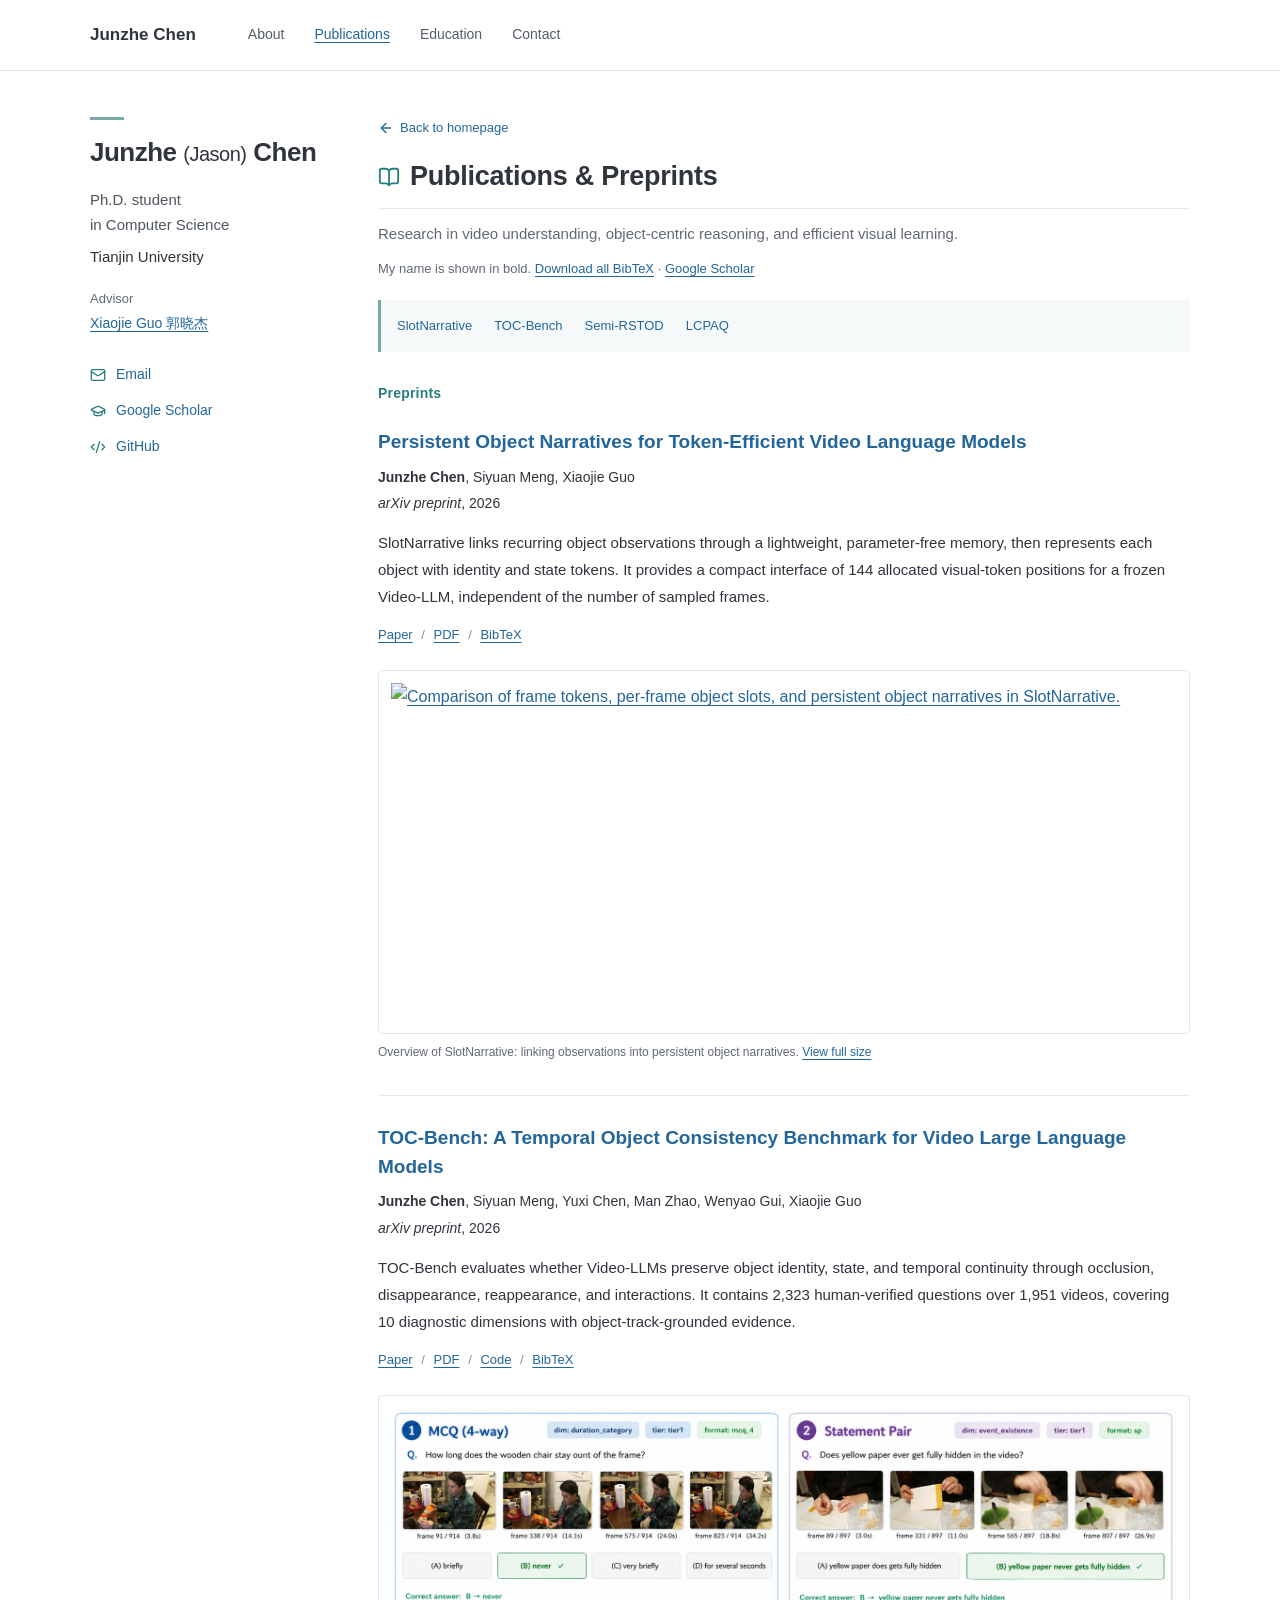
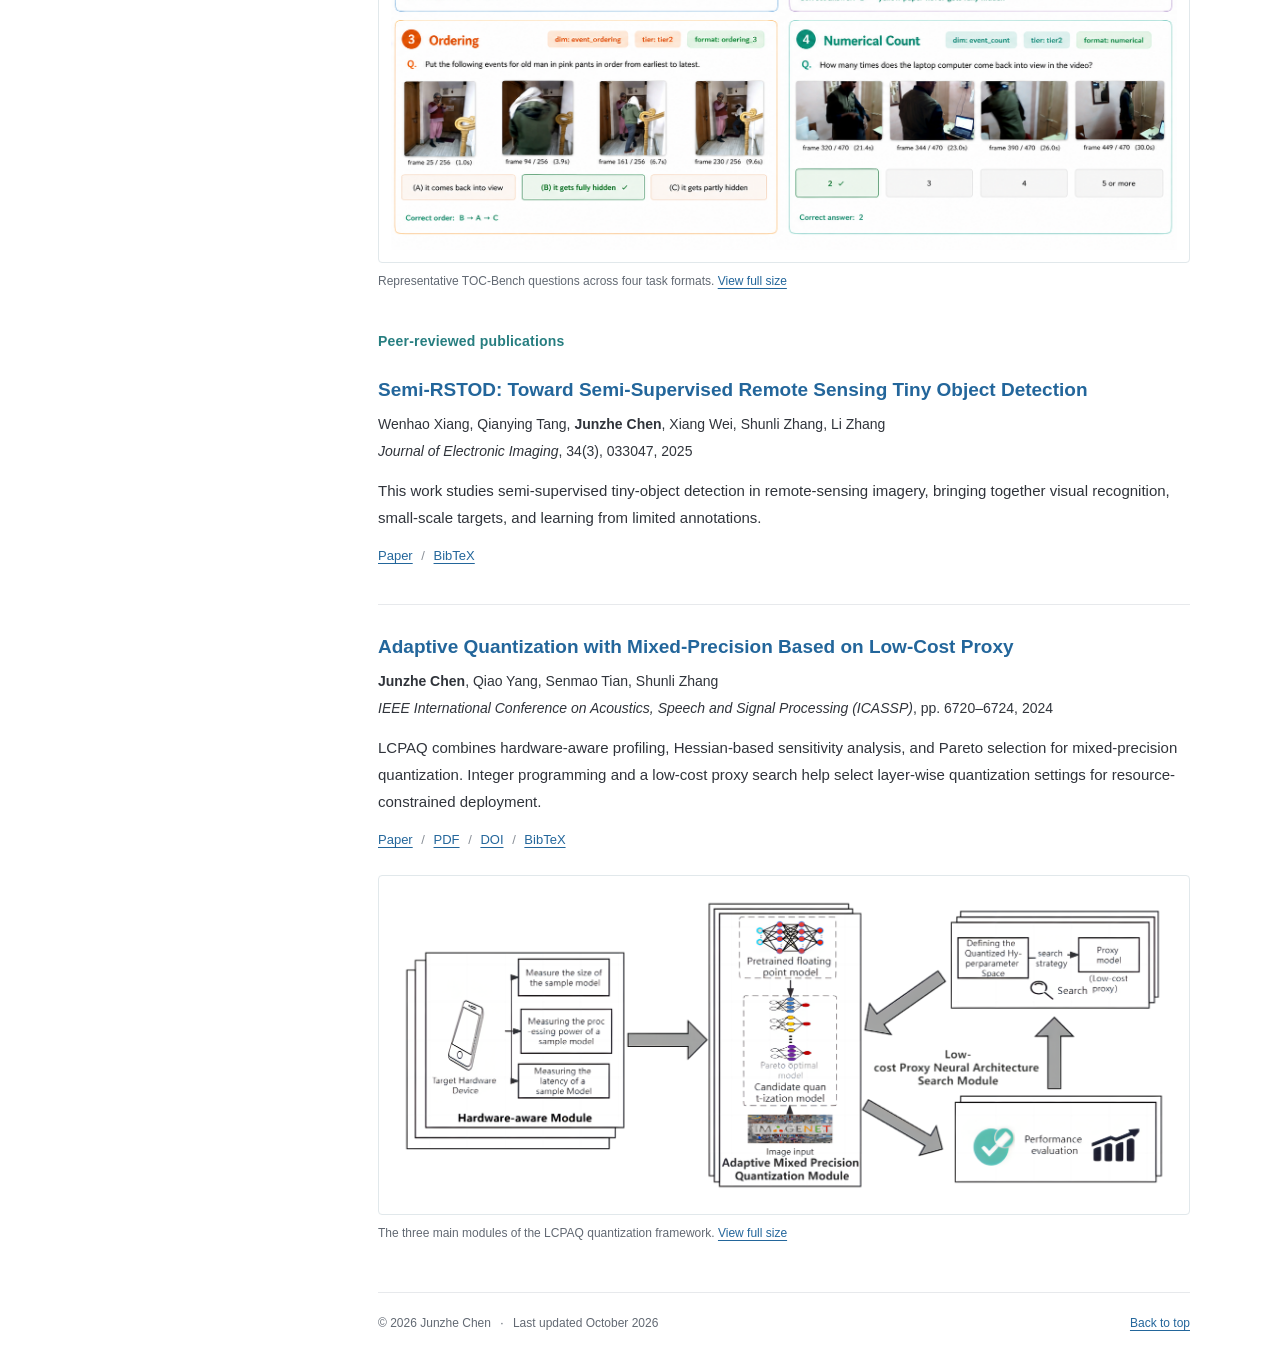
==== publications.html @ 07214727 "Add illustrated publications page, subtle icons, and advisor" ====
<!doctype html>
<html lang="en">
<head>
  <meta charset="utf-8">
  <meta name="viewport" content="width=device-width, initial-scale=1">
  <meta name="description" content="Publications by Junzhe Chen, with paper summaries, original figures, PDFs, code, and citations. Research in video understanding, object consistency, and model quantization.">
  <meta name="theme-color" content="#ffffff">
  <meta property="og:title" content="Publications — Junzhe Chen">
  <meta property="og:description" content="Explore paper summaries, original figures, PDFs, code, and citations for Junzhe Chen’s research.">
  <meta property="og:type" content="website">
  <meta property="og:url" content="https://junzhec.top/publications.html">
  <title>Publications — Junzhe Chen</title>
  <link rel="canonical" href="https://junzhec.top/publications.html">
  <link rel="icon" href="assets/favicon.svg" type="image/svg+xml">
  <link rel="stylesheet" href="assets/styles.css?v=20261015b">
</head>
<body id="top">
  <a class="skip-link" href="#main">Skip to content</a>

  <header class="site-header">
    <div class="header-inner">
      <a class="site-name" href="index.html">Junzhe Chen</a>
      <nav aria-label="Main navigation">
        <a href="index.html#about">About</a>
        <a href="publications.html" aria-current="page">Publications</a>
        <a href="index.html#education">Education</a>
        <a href="mailto:junzhec12@gmail.com">Contact</a>
      </nav>
    </div>
  </header>

  <div class="page-layout">
    <aside class="profile" aria-labelledby="profile-name">
      <h1 id="profile-name">Junzhe <span class="preferred-name">(Jason)</span> Chen</h1>
      <p class="profile-role">Ph.D. student <span class="profile-subject">in Computer Science</span></p>
      <p class="profile-affiliation">Tianjin University</p>
      <p class="profile-advisor">Advisor <br><a href="https://sites.google.com/view/xjguo" target="_blank" rel="noreferrer">Xiaojie Guo <span lang="zh-CN">郭晓杰</span></a></p>
      <ul class="profile-links" aria-label="Academic profiles and contact">
        <li><a href="mailto:junzhec12@gmail.com"><span class="icon icon-mail" aria-hidden="true"></span><span>Email</span></a></li>
        <li><a href="https://scholar.google.com/citations?user=YjoHl1EAAAAJ&amp;hl=en" target="_blank" rel="noreferrer"><span class="icon icon-graduation-cap" aria-hidden="true"></span><span>Google Scholar</span></a></li>
        <li><a href="https://github.com/junzhe-c" target="_blank" rel="noreferrer"><span class="icon icon-code-xml" aria-hidden="true"></span><span>GitHub</span></a></li>
      </ul>
    </aside>

    <main id="main" class="publications-page">
      <div class="publication-page-intro">
        <a class="back-link" href="index.html"><span class="icon icon-arrow-left" aria-hidden="true"></span> Back to homepage</a>
        <h2 class="page-title"><span class="icon icon-book-open" aria-hidden="true"></span>Publications &amp; Preprints</h2>
        <p>Research in video understanding, object-centric reasoning, and efficient visual learning.</p>
        <p class="section-note">My name is shown in bold. <a href="assets/publications.bib" download>Download all BibTeX</a> · <a href="https://scholar.google.com/citations?user=YjoHl1EAAAAJ&amp;hl=en" target="_blank" rel="noreferrer">Google Scholar</a></p>
      </div>
      <nav class="publication-index" aria-label="Jump to a publication">
        <a href="#slotnarrative">SlotNarrative</a>
        <a href="#toc-bench">TOC-Bench</a>
        <a href="#semi-rstod">Semi-RSTOD</a>
        <a href="#lcpaq">LCPAQ</a>
      </nav>
      <section class="publication-section" aria-labelledby="preprints-heading">
        <h3 id="preprints-heading" class="publication-group">Preprints</h3>
        <article class="publication publication-detail" id="slotnarrative" aria-labelledby="slotnarrative-title">
              <h4 id="slotnarrative-title"><a href="https://arxiv.org/abs/2608.04866" target="_blank" rel="noreferrer">Persistent Object Narratives for Token-Efficient Video Language Models</a></h4>
              <p class="authors"><strong>Junzhe Chen</strong>, Siyuan Meng, Xiaojie Guo</p>
              <p class="venue"><em>arXiv preprint</em>, 2026</p>

              <p class="paper-description">SlotNarrative links recurring object observations through a lightweight, parameter-free memory, then represents each object with identity and state tokens. It provides a compact interface of 144 allocated visual-token positions for a frozen Video-LLM, independent of the number of sampled frames.</p>
              <p class="paper-links"><a href="https://arxiv.org/abs/2608.04866" target="_blank" rel="noreferrer">Paper</a><span aria-hidden="true"> / </span><a href="https://arxiv.org/pdf/2608.04866" target="_blank" rel="noreferrer">PDF</a><span aria-hidden="true"> / </span><a href="assets/citations/slotnarrative.bib" download>BibTeX</a></p>
            <figure class="paper-figure">
                <a href="assets/papers/slotnarrative.png" target="_blank" rel="noreferrer" aria-label="Open full-size slotnarrative figure">
                  <img src="assets/papers/slotnarrative.png" alt="Comparison of frame tokens, per-frame object slots, and persistent object narratives in SlotNarrative." width="2136" height="919" loading="lazy" decoding="async">
                </a>
                <figcaption>Overview of SlotNarrative: linking observations into persistent object narratives. <a href="assets/papers/slotnarrative.png" target="_blank" rel="noreferrer">View full size</a></figcaption>
              </figure>
            </article>
        <article class="publication publication-detail" id="toc-bench" aria-labelledby="toc-bench-title">
              <h4 id="toc-bench-title"><a href="https://arxiv.org/abs/2605.09904" target="_blank" rel="noreferrer">TOC-Bench: A Temporal Object Consistency Benchmark for Video Large Language Models</a></h4>
              <p class="authors"><strong>Junzhe Chen</strong>, Siyuan Meng, Yuxi Chen, Man Zhao, Wenyao Gui, Xiaojie Guo</p>
              <p class="venue"><em>arXiv preprint</em>, 2026</p>

              <p class="paper-description">TOC-Bench evaluates whether Video-LLMs preserve object identity, state, and temporal continuity through occlusion, disappearance, reappearance, and interactions. It contains 2,323 human-verified questions over 1,951 videos, covering 10 diagnostic dimensions with object-track-grounded evidence.</p>
              <p class="paper-links"><a href="https://arxiv.org/abs/2605.09904" target="_blank" rel="noreferrer">Paper</a><span aria-hidden="true"> / </span><a href="https://arxiv.org/pdf/2605.09904" target="_blank" rel="noreferrer">PDF</a><span aria-hidden="true"> / </span><a href="https://github.com/junzhe-c/toc_bench" target="_blank" rel="noreferrer">Code</a><span aria-hidden="true"> / </span><a href="assets/citations/toc-bench.bib" download>BibTeX</a></p>
            <figure class="paper-figure">
                <a href="assets/papers/toc-bench.png" target="_blank" rel="noreferrer" aria-label="Open full-size toc-bench figure">
                  <img src="assets/papers/toc-bench.png" alt="Four examples from TOC-Bench illustrating multiple-choice, statement-pair, event-ordering, and counting tasks." width="1672" height="941" loading="lazy" decoding="async">
                </a>
                <figcaption>Representative TOC-Bench questions across four task formats. <a href="assets/papers/toc-bench.png" target="_blank" rel="noreferrer">View full size</a></figcaption>
              </figure>
            </article>
      </section>
      <section class="publication-section" aria-labelledby="published-heading">
        <h3 id="published-heading" class="publication-group">Peer-reviewed publications</h3>
        <article class="publication publication-detail" id="semi-rstod" aria-labelledby="semi-rstod-title">
              <h4 id="semi-rstod-title"><a href="https://doi.org/10.1117/1.JEI.34.3.033047" target="_blank" rel="noreferrer">Semi-RSTOD: Toward Semi-Supervised Remote Sensing Tiny Object Detection</a></h4>
              <p class="authors">Wenhao Xiang, Qianying Tang, <strong>Junzhe Chen</strong>, Xiang Wei, Shunli Zhang, Li Zhang</p>
              <p class="venue"><em>Journal of Electronic Imaging</em>, 34(3), 033047, 2025</p>
              <p class="paper-description">This work studies semi-supervised tiny-object detection in remote-sensing imagery, bringing together visual recognition, small-scale targets, and learning from limited annotations.</p>
              <p class="paper-links"><a href="https://doi.org/10.1117/1.JEI.34.3.033047" target="_blank" rel="noreferrer">Paper</a><span aria-hidden="true"> / </span><a href="assets/citations/semi-rstod.bib" download>BibTeX</a></p>
            </article>
        <article class="publication publication-detail" id="lcpaq" aria-labelledby="lcpaq-title">
              <h4 id="lcpaq-title"><a href="https://arxiv.org/abs/2402.17706" target="_blank" rel="noreferrer">Adaptive Quantization with Mixed-Precision Based on Low-Cost Proxy</a></h4>
              <p class="authors"><strong>Junzhe Chen</strong>, Qiao Yang, Senmao Tian, Shunli Zhang</p>
              <p class="venue"><em>IEEE International Conference on Acoustics, Speech and Signal Processing (ICASSP)</em>, pp. 6720–6724, 2024</p>
              <p class="paper-description">LCPAQ combines hardware-aware profiling, Hessian-based sensitivity analysis, and Pareto selection for mixed-precision quantization. Integer programming and a low-cost proxy search help select layer-wise quantization settings for resource-constrained deployment.</p>
              <p class="paper-links"><a href="https://arxiv.org/abs/2402.17706" target="_blank" rel="noreferrer">Paper</a><span aria-hidden="true"> / </span><a href="https://arxiv.org/pdf/2402.17706" target="_blank" rel="noreferrer">PDF</a><span aria-hidden="true"> / </span><a href="https://doi.org/10.1109/ICASSP48485.2024.10447866" target="_blank" rel="noreferrer">DOI</a><span aria-hidden="true"> / </span><a href="assets/citations/lcpaq.bib" download>BibTeX</a></p>
            <figure class="paper-figure">
                <a href="assets/papers/lcpaq.png" target="_blank" rel="noreferrer" aria-label="Open full-size lcpaq figure">
                  <img src="assets/papers/lcpaq-display.png" alt="LCPAQ framework showing hardware-aware profiling, mixed-precision quantization, and low-cost proxy search." width="4988" height="1992" loading="lazy" decoding="async">
                </a>
                <figcaption>The three main modules of the LCPAQ quantization framework. <a href="assets/papers/lcpaq.png" target="_blank" rel="noreferrer">View full size</a></figcaption>
              </figure>
            </article>
      </section>
      <footer class="site-footer">
        <p>© 2026 Junzhe Chen <span aria-hidden="true">·</span> Last updated October 2026</p>
        <a href="#top">Back to top</a>
      </footer>
    </main>
  </div>
</body>
</html>
---- assets/styles.css ----
:root {
  color-scheme: light;
  --text: #30343b;
  --muted: #626973;
  --link: #23669b;
  --line: #e7e9ec;
  --width: 1100px;
}

*,
*::before,
*::after { box-sizing: border-box; }

html {
  scroll-padding-top: 92px;
  -webkit-text-size-adjust: 100%;
}

body {
  margin: 0;
  background: #fff;
  color: var(--text);
  font-family: -apple-system, BlinkMacSystemFont, "Segoe UI", Helvetica, Arial, sans-serif;
  font-size: 16px;
  line-height: 1.7;
  -webkit-font-smoothing: antialiased;
}

a {
  color: var(--link);
  text-decoration-thickness: 1px;
  text-underline-offset: 3px;
}

a:hover {
  color: #17456a;
  text-decoration: underline;
}

:focus-visible {
  outline: 2px solid var(--link);
  outline-offset: 4px;
}

h1, h2, h3, h4, p, ul, ol { margin: 0; }
strong { font-weight: 600; }

.skip-link {
  position: fixed;
  top: 8px;
  left: 8px;
  z-index: 10;
  padding: 8px 16px;
  background: #fff;
  border: 1px solid var(--link);
  transform: translateY(-160%);
}

.skip-link:focus { transform: translateY(0); }

.site-header {
  position: sticky;
  top: 0;
  z-index: 5;
  border-bottom: 1px solid var(--line);
  background: #fff;
}

.header-inner {
  display: flex;
  align-items: center;
  gap: 52px;
  width: min(var(--width), calc(100% - 80px));
  min-height: 70px;
  margin-inline: auto;
}

.site-name {
  color: var(--text);
  font-size: 17px;
  font-weight: 600;
  text-decoration: none;
}

.header-inner nav {
  display: flex;
  flex-wrap: wrap;
  gap: 30px;
}

.header-inner nav a {
  color: #565d66;
  font-size: 14px;
  text-decoration: none;
}

.header-inner a:hover {
  color: var(--link);
  text-decoration: underline;
}

.page-layout {
  display: grid;
  grid-template-columns: 240px minmax(0, 1fr);
  align-items: start;
  column-gap: 48px;
  width: min(var(--width), calc(100% - 80px));
  margin: 46px auto 0;
}

.profile {
  position: sticky;
  top: 115px;
  overflow-wrap: anywhere;
}

.profile h1 {
  font-size: 26px;
  font-weight: 650;
  line-height: 1.3;
  letter-spacing: -.5px;
}

.preferred-name {
  font-size: .77em;
  font-weight: 500;
  white-space: nowrap;
}

.profile-role {
  margin-top: 18px;
  color: #4d555e;
  font-size: 15px;
  line-height: 1.65;
}

.profile-subject { display: block; }

.profile-affiliation {
  margin-top: 7px;
  font-size: 15px;
}

.profile-links {
  display: grid;
  gap: 5px;
  margin-top: 25px;
  padding: 0;
  list-style: none;
  font-size: 14px;
}

.profile-links a {
  display: inline-block;
  padding-block: 3px;
  text-decoration: none;
}

.profile-links a:hover { text-decoration: underline; }
main { min-width: 0; }
section + section { margin-top: 35px; }

h2 {
  margin-bottom: 15px;
  padding-bottom: 8px;
  border-bottom: 1px solid var(--line);
  font-size: 23px;
  font-weight: 600;
  line-height: 1.35;
  letter-spacing: -.25px;
}

section > p + p { margin-top: 15px; }

.news-list {
  display: grid;
  gap: 10px;
  padding: 0;
  list-style: none;
}

.news-list li {
  display: grid;
  grid-template-columns: 78px minmax(0, 1fr);
  gap: 15px;
}

.news-list time {
  color: var(--muted);
  font-size: 14px;
  line-height: 1.94;
  font-variant-numeric: tabular-nums;
}

.section-header {
  display: flex;
  align-items: baseline;
  justify-content: space-between;
  gap: 20px;
  margin-bottom: 13px;
  padding-bottom: 8px;
  border-bottom: 1px solid var(--line);
}

.section-header h2 {
  margin: 0;
  padding: 0;
  border: 0;
}

.section-link {
  flex-shrink: 0;
  font-size: 13px;
}

.section-note {
  color: var(--muted);
  font-size: 13px;
}

.publication-group {
  margin: 24px 0 14px;
  color: #505863;
  font-size: 15px;
  font-weight: 600;
}

.publication-list { padding-left: 23px; }
.publication-list > li { padding-left: 5px; }

.publication-list > li::marker {
  color: var(--muted);
  font-size: 14px;
}

.publication-list > li + li { margin-top: 24px; }

.publication h4 {
  font-size: 16px;
  font-weight: 600;
  line-height: 1.6;
}

.publication h4 a { text-decoration: none; }
.publication h4 a:hover { text-decoration: underline; }

.authors {
  margin-top: 4px;
  font-size: 14px;
  line-height: 1.7;
}

.venue {
  margin-top: 2px;
  font-size: 14px;
}

.paper-summary {
  margin-top: 7px;
  color: var(--muted);
  font-size: 14px;
}

.paper-links {
  margin-top: 6px;
  font-size: 13px;
}

.paper-links span {
  padding-inline: 5px;
  color: #8a9098;
}

.education-list {
  display: grid;
  gap: 19px;
  padding: 0;
  list-style: none;
}

.education-list li {
  display: flex;
  justify-content: space-between;
  gap: 25px;
}

.education-list p {
  color: #545b65;
  font-size: 14px;
}

.date {
  flex-shrink: 0;
  color: var(--muted);
  font-size: 13px;
  padding-top: 3px;
}

.date time { white-space: nowrap; }

.experience-list,
.honors-list {
  display: grid;
  gap: 8px;
  padding-left: 21px;
  font-size: 15px;
}

.site-footer {
  display: flex;
  flex-wrap: wrap;
  justify-content: space-between;
  gap: 12px;
  margin-top: 48px;
  padding-block: 20px 30px;
  border-top: 1px solid var(--line);
  color: var(--muted);
  font-size: 12px;
}

.site-footer span { margin-inline: 6px; }

@media (max-width: 1000px) {
  .page-layout {
    grid-template-columns: 190px minmax(0, 1fr);
    column-gap: 40px;
  }
  .profile h1 { font-size: 25px; }
  .education-list li { flex-direction: column; gap: 2px; }
}

@media (max-width: 720px) {
  html { scroll-padding-top: 78px; }
  .header-inner { width: calc(100% - 40px); min-height: 62px; gap: 25px; }
  .site-name { font-size: 15px; white-space: nowrap; }
  .header-inner nav { gap: 17px; }
  .header-inner nav a { font-size: 12px; }
  .page-layout { grid-template-columns: minmax(0, 1fr); width: calc(100% - 40px); margin-top: 30px; }
  .profile { position: static; margin-bottom: 30px; padding-bottom: 24px; border-bottom: 1px solid var(--line); }
  .profile h1 { font-size: 28px; }
  .profile-role { margin-top: 12px; }
  .profile-subject { display: inline; }
  .profile-links { display: flex; flex-wrap: wrap; gap: 9px 23px; margin-top: 14px; }
  .profile-links a { padding-block: 6px; }
  body { font-size: 15px; }
  h2 { font-size: 22px; }
  .section-header { align-items: flex-start; flex-direction: column; gap: 5px; }
  .section-link { display: inline-block; padding-block: 3px; }
  .news-list li { grid-template-columns: 63px minmax(0, 1fr); gap: 12px; }
  .news-list time { font-size: 13px; line-height: 1.96; }
  .publication-list { padding-left: 20px; }
  .publication-list > li { padding-left: 2px; }
  .publication h4 { font-size: 16px; }
  .paper-links a { display: inline-block; padding-block: 5px; }
  .paper-links { margin-top: 3px; }
  .education-list li { flex-direction: column; gap: 2px; }
  .site-footer { flex-direction: column; align-items: flex-start; font-size: 11px; }
}

@media (max-width: 400px) {
  .header-inner { gap: 18px; }
  .header-inner nav { gap: 13px; }
  .header-inner nav a { font-size: 11px; }
  .header-inner nav a[href="mailto:junzhec12@gmail.com"] { display: none; }
}

@media print {
  body { font-size: 10pt; color: #000; }
  .site-header, .skip-link, .site-footer > a { display: none; }
  .page-layout { display: block; width: 100%; margin: 0; }
  .profile { position: static; margin-bottom: 25px; }
  .profile h1 { font-size: 23pt; }
  .profile-role, .profile-affiliation { display: inline; font-size: 10pt; }
  .profile-subject { display: inline; }
  .profile-links { display: flex; gap: 18px; margin-top: 5px; }
  h2 { font-size: 15pt; break-after: avoid; }
  a { color: #000; }
  .publication, .education-list li, .experience-list li, .honors-list li { break-inside: avoid; }
  .paper-links, .section-note, .section-link { display: none; }
}

/* Small visual accents and publication illustrations. */
:root {
  --accent: #277e80;
  --accent-soft: #edf5f5;
}

.icon {
  display: inline-block;
  width: 18px;
  height: 18px;
  flex: 0 0 auto;
  background-color: currentColor;
  -webkit-mask: var(--icon) center / contain no-repeat;
  mask: var(--icon) center / contain no-repeat;
  vertical-align: -.18em;
}

.icon-mail { --icon: url('icons/mail.svg'); }
.icon-graduation-cap { --icon: url('icons/graduation-cap.svg'); }
.icon-code-xml { --icon: url('icons/code-xml.svg'); }
.icon-user-round { --icon: url('icons/user-round.svg'); }
.icon-book-open { --icon: url('icons/book-open.svg'); }
.icon-newspaper { --icon: url('icons/newspaper.svg'); }
.icon-briefcase-business { --icon: url('icons/briefcase-business.svg'); }
.icon-award { --icon: url('icons/award.svg'); }
.icon-arrow-up-right { --icon: url('icons/arrow-up-right.svg'); }
.icon-arrow-left { --icon: url('icons/arrow-left.svg'); }

h2 > .icon {
  width: 22px;
  height: 22px;
  margin-right: 10px;
  color: var(--accent);
  vertical-align: -.12em;
}

.profile::before {
  content: '';
  display: block;
  width: 34px;
  height: 3px;
  margin-bottom: 16px;
  background: #79a9aa;
}

.profile-advisor {
  margin-top: 18px;
  color: var(--muted);
  font-size: 13px;
  line-height: 1.75;
}

.profile-advisor a { font-size: 14px; }

.profile-links a {
  display: inline-flex;
  align-items: center;
  gap: 10px;
}

.profile-links .icon { width: 16px; height: 16px; color: var(--accent); }
.news-list time { color: var(--accent); }
.header-inner nav [aria-current="page"] { color: var(--link); text-decoration: underline; }
.section-link { display: inline-flex; align-items: center; gap: 3px; }
.section-link .icon, .read-more .icon, .all-publications .icon { width: 15px; height: 15px; }

.research-preview {
  display: grid;
  grid-template-columns: 190px minmax(0, 1fr);
  align-items: start;
  gap: 22px;
  padding-block: 21px;
}

.research-preview + .research-preview { border-top: 1px solid var(--line); }

.preview-figure {
  display: flex;
  align-items: center;
  justify-content: center;
  aspect-ratio: 1.5;
  border: 1px solid #e1e8eb;
  border-radius: 4px;
  padding: 9px;
  background: #f8fafb;
}

.preview-figure:hover { border-color: #8db1b8; }
.preview-figure img { display: block; width: 100%; height: auto; }
.preview-copy { min-width: 0; }
.preview-copy h3 { font-size: 16px; line-height: 1.55; font-weight: 600; }
.preview-copy h3 a { text-decoration: none; }
.preview-copy h3 a:hover { text-decoration: underline; }
.preview-copy .authors { font-size: 13px; }
.preview-copy .venue { font-size: 13px; }
.preview-copy .paper-summary { font-size: 14px; margin-top: 9px; }
.read-more { display: inline-flex; align-items: center; gap: 4px; margin-top: 10px; font-size: 13px; }
.all-publications { margin-top: 9px; font-size: 14px; }
.all-publications a { display: inline-flex; align-items: center; gap: 4px; }

.publication-page-intro > p { margin-top: 12px; }
.back-link { display: inline-flex; align-items: center; gap: 6px; margin-bottom: 19px; font-size: 13px; text-decoration: none; }
.back-link .icon { width: 16px; height: 16px; }
.page-title { margin-bottom: 0; padding-bottom: 13px; font-size: 27px; }
.publication-page-intro > p:not(.section-note) { color: var(--muted); font-size: 15px; }

.publication-index {
  display: flex;
  flex-wrap: wrap;
  gap: 6px 22px;
  margin-block: 20px 30px;
  padding: 12px 16px;
  border-left: 3px solid #79a9aa;
  background: #f6f9fa;
  font-size: 13px;
}

.publication-index a { padding-block: 3px; text-decoration: none; }
.publication-index a:hover { text-decoration: underline; }
.publication-section + .publication-section { margin-top: 38px; }
.publication-section .publication-group { margin: 0 0 22px; font-size: 14px; letter-spacing: .2px; color: var(--accent); }
.publication-detail { scroll-margin-top: 0; }
.publication-detail + .publication-detail { margin-top: 32px; padding-top: 28px; border-top: 1px solid var(--line); }
.publication-detail h4 { font-size: 19px; line-height: 1.5; }
.publication-detail .authors { margin-top: 9px; }
.publication-detail .venue { margin-top: 3px; }
.paper-description { margin-top: 13px; font-size: 15px; line-height: 1.8; }
.publication-detail .paper-links { margin-top: 9px; }
.publication-detail .paper-links a { display: inline-block; padding-block: 5px; }
.paper-figure { margin: 19px 0 0; }
.paper-figure > a { display: block; padding: 12px; border: 1px solid #e1e8eb; border-radius: 4px; background: #fff; }
.paper-figure > a:hover { border-color: #8db1b8; }
.paper-figure img { display: block; width: 100%; height: auto; background: #fff; }
.paper-figure figcaption { margin-top: 9px; color: var(--muted); font-size: 12px; line-height: 1.65; }
.paper-figure figcaption a { white-space: nowrap; }

@media (min-width: 721px) and (max-width: 1000px) {
  .research-preview { grid-template-columns: minmax(0, 1fr); gap: 15px; }
  .preview-figure { width: 220px; max-width: 100%; aspect-ratio: 1.8; }
}

@media (max-width: 720px) {
  .profile::before { margin-bottom: 13px; }
  .profile-advisor br { display: none; }
  .profile-advisor br::after { content: ' '; }
  .profile-advisor a { margin-left: 7px; }
  .profile-links { gap: 7px 21px; }
  .profile-links a { gap: 7px; }
  h2 > .icon { width: 21px; height: 21px; margin-right: 8px; }
  .research-preview { grid-template-columns: minmax(0, 1fr); gap: 15px; padding-block: 19px; }
  .preview-figure { aspect-ratio: auto; padding: 12px; }
  .preview-figure img { max-height: 220px; width: 100%; object-fit: contain; }
  .preview-copy h3 { font-size: 17px; }
  .read-more, .all-publications a { min-height: 34px; }
  .page-title { font-size: 24px; }
  .publication-index { gap: 6px 16px; font-size: 12px; }
  .publication-detail h4 { font-size: 18px; }
  .publication-detail { scroll-margin-top: 0; }
  .paper-description { font-size: 14px; }
  .paper-figure > a { padding: 5px; }
  .paper-figure figcaption { font-size: 11px; }
}

@media print {
  .profile::before, .icon, .publication-index, .back-link, .read-more, .all-publications { display: none; }
  .profile-advisor { font-size: 10pt; }
  .profile-advisor br { display: none; }
  .profile-advisor a { margin-left: 5px; color: #000; }
  .research-preview { grid-template-columns: 140px minmax(0, 1fr); break-inside: avoid; }
  .preview-figure { border: 0; background: #fff; }
  .publication-detail { break-inside: auto; }
  .paper-figure { break-inside: avoid; }
  .paper-figure > a { border: 0; padding: 0; }
  .paper-figure figcaption a { display: none; }
}
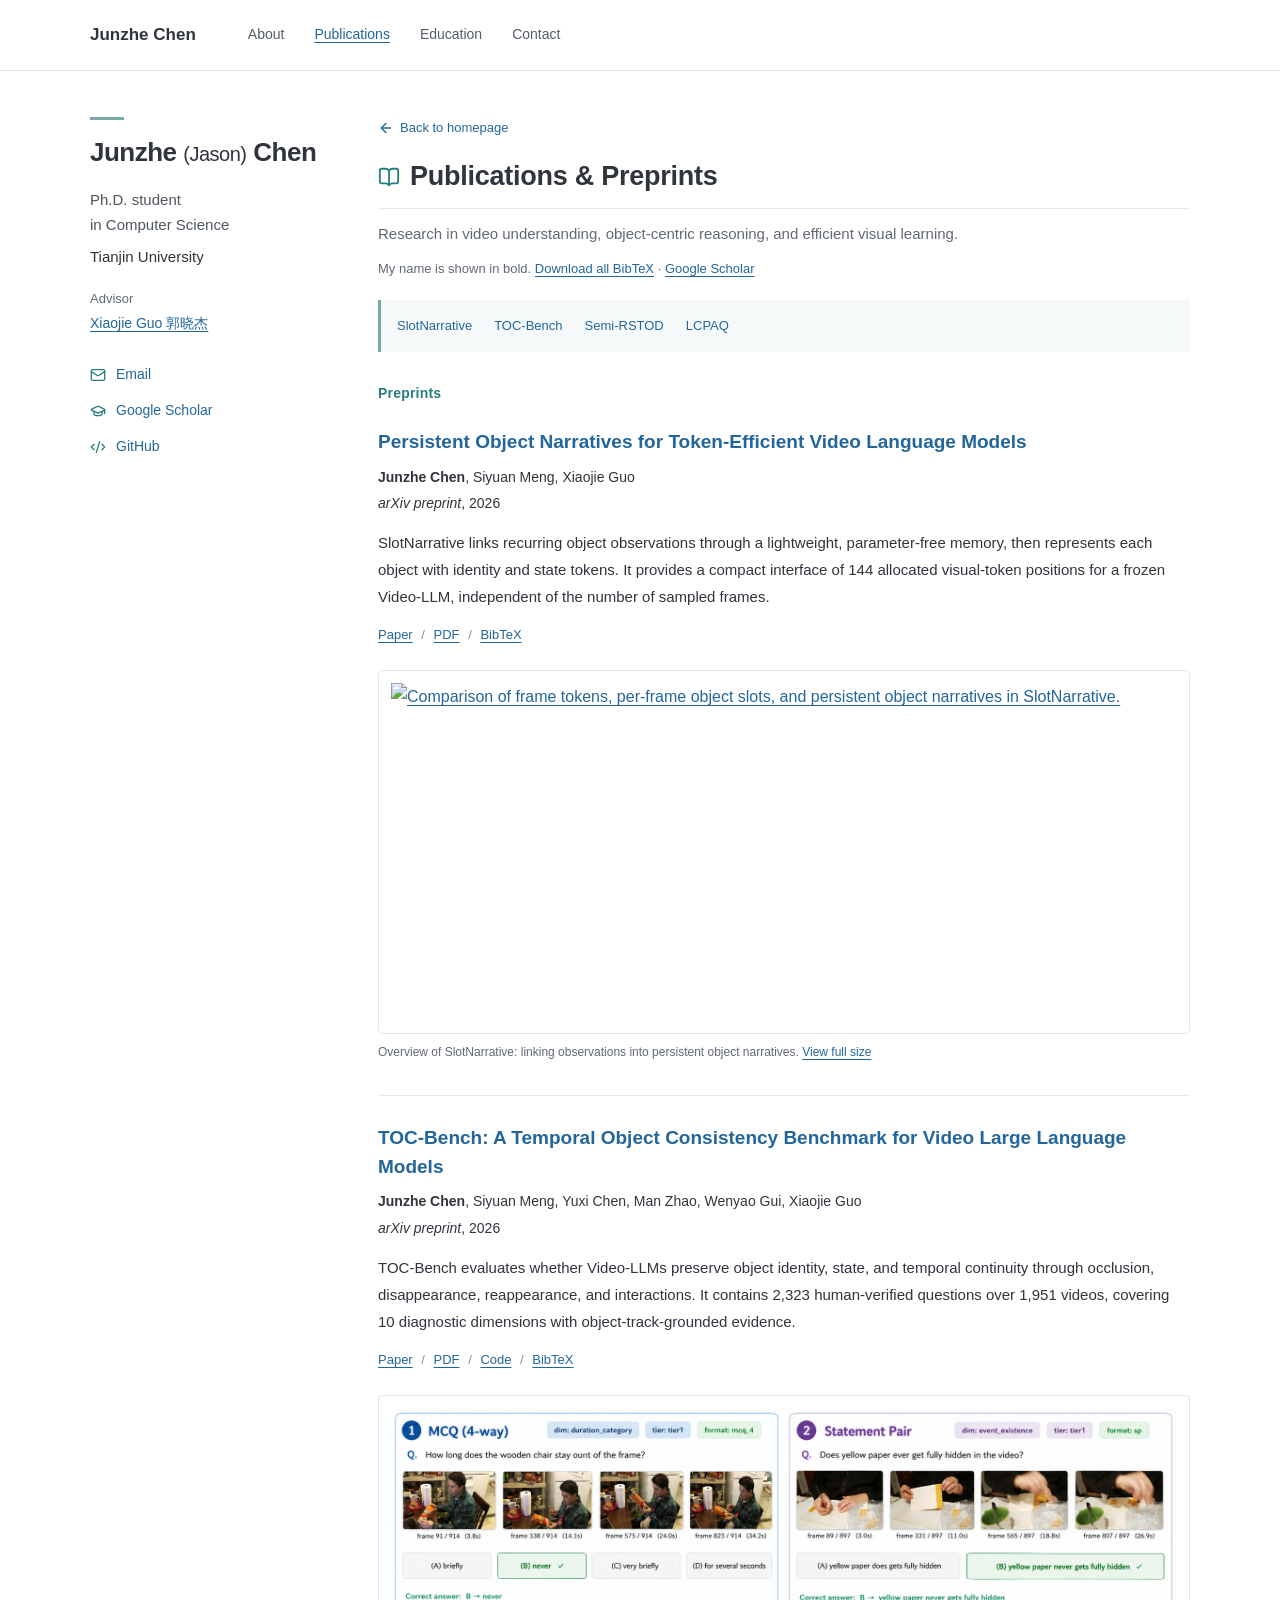
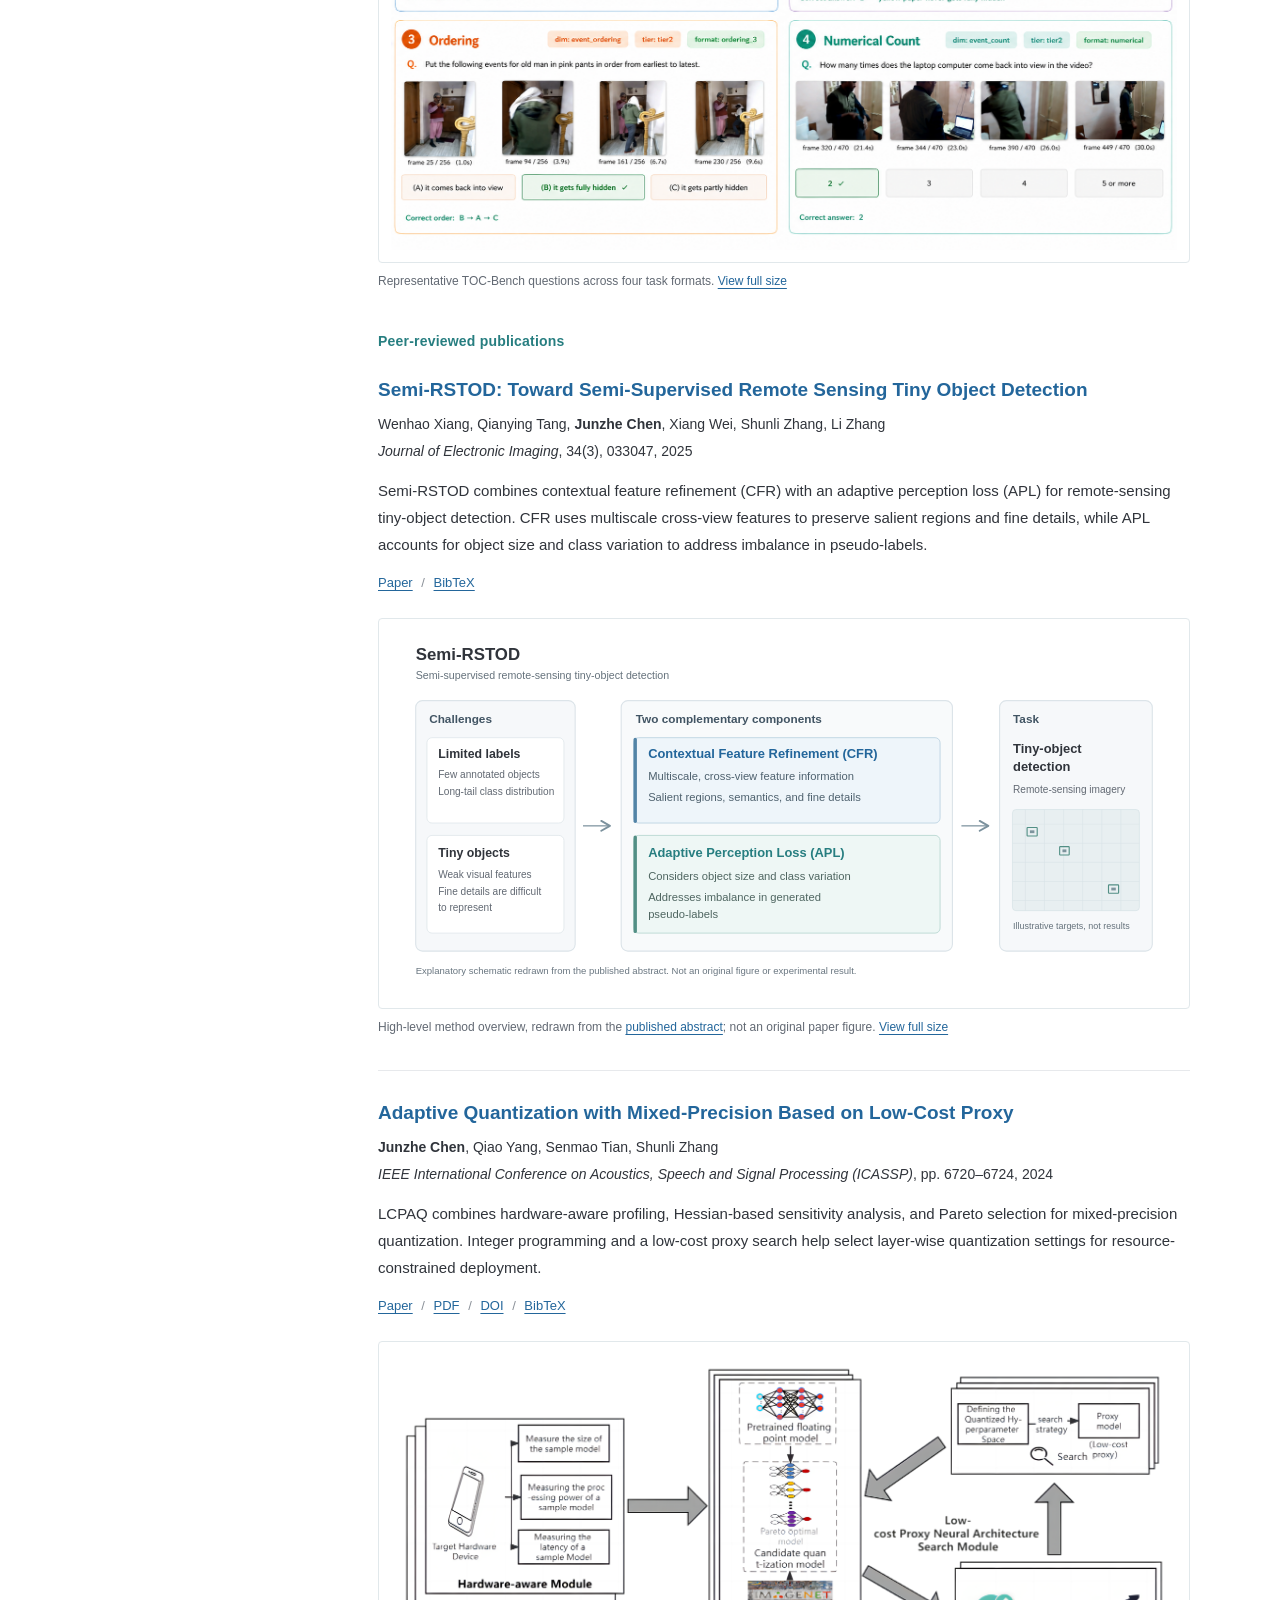
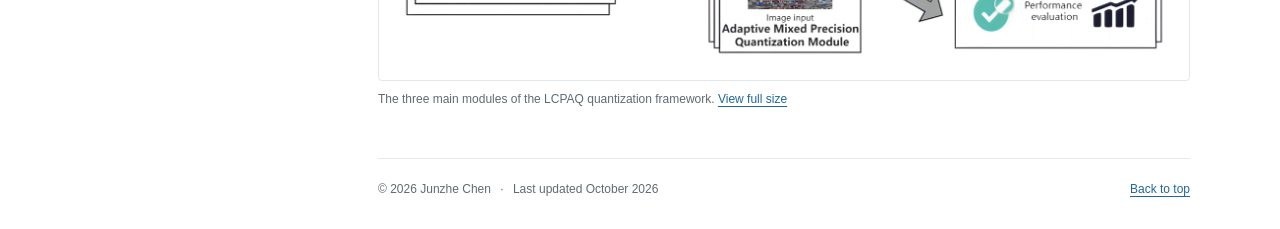
==== commit e312f530: "Add abstract-based Semi-RSTOD method illustration" ====
--- a/publications.html
+++ b/publications.html
@@ -92,8 +92,14 @@
               <h4 id="semi-rstod-title"><a href="https://doi.org/10.1117/1.JEI.34.3.033047" target="_blank" rel="noreferrer">Semi-RSTOD: Toward Semi-Supervised Remote Sensing Tiny Object Detection</a></h4>
               <p class="authors">Wenhao Xiang, Qianying Tang, <strong>Junzhe Chen</strong>, Xiang Wei, Shunli Zhang, Li Zhang</p>
               <p class="venue"><em>Journal of Electronic Imaging</em>, 34(3), 033047, 2025</p>
-              <p class="paper-description">This work studies semi-supervised tiny-object detection in remote-sensing imagery, bringing together visual recognition, small-scale targets, and learning from limited annotations.</p>
+              <p class="paper-description">Semi-RSTOD combines contextual feature refinement (CFR) with an adaptive perception loss (APL) for remote-sensing tiny-object detection. CFR uses multiscale cross-view features to preserve salient regions and fine details, while APL accounts for object size and class variation to address imbalance in pseudo-labels.</p>
               <p class="paper-links"><a href="https://doi.org/10.1117/1.JEI.34.3.033047" target="_blank" rel="noreferrer">Paper</a><span aria-hidden="true"> / </span><a href="assets/citations/semi-rstod.bib" download>BibTeX</a></p>
+            <figure class="paper-figure">
+                <a href="assets/papers/semi-rstod.svg" target="_blank" rel="noreferrer" aria-label="Open full-size Semi-RSTOD explanatory schematic">
+                  <img src="assets/papers/semi-rstod.svg" alt="Semi-RSTOD explanatory schematic: limited labels and tiny-object features motivate contextual feature refinement and adaptive perception loss." width="1400" height="650" loading="lazy" decoding="async">
+                </a>
+                <figcaption>High-level method overview, redrawn from the <a href="https://doi.org/10.1117/1.JEI.34.3.033047" target="_blank" rel="noreferrer">published abstract</a>; not an original paper figure. <a href="assets/papers/semi-rstod.svg" target="_blank" rel="noreferrer">View full size</a></figcaption>
+              </figure>
             </article>
         <article class="publication publication-detail" id="lcpaq" aria-labelledby="lcpaq-title">
               <h4 id="lcpaq-title"><a href="https://arxiv.org/abs/2402.17706" target="_blank" rel="noreferrer">Adaptive Quantization with Mixed-Precision Based on Low-Cost Proxy</a></h4>
